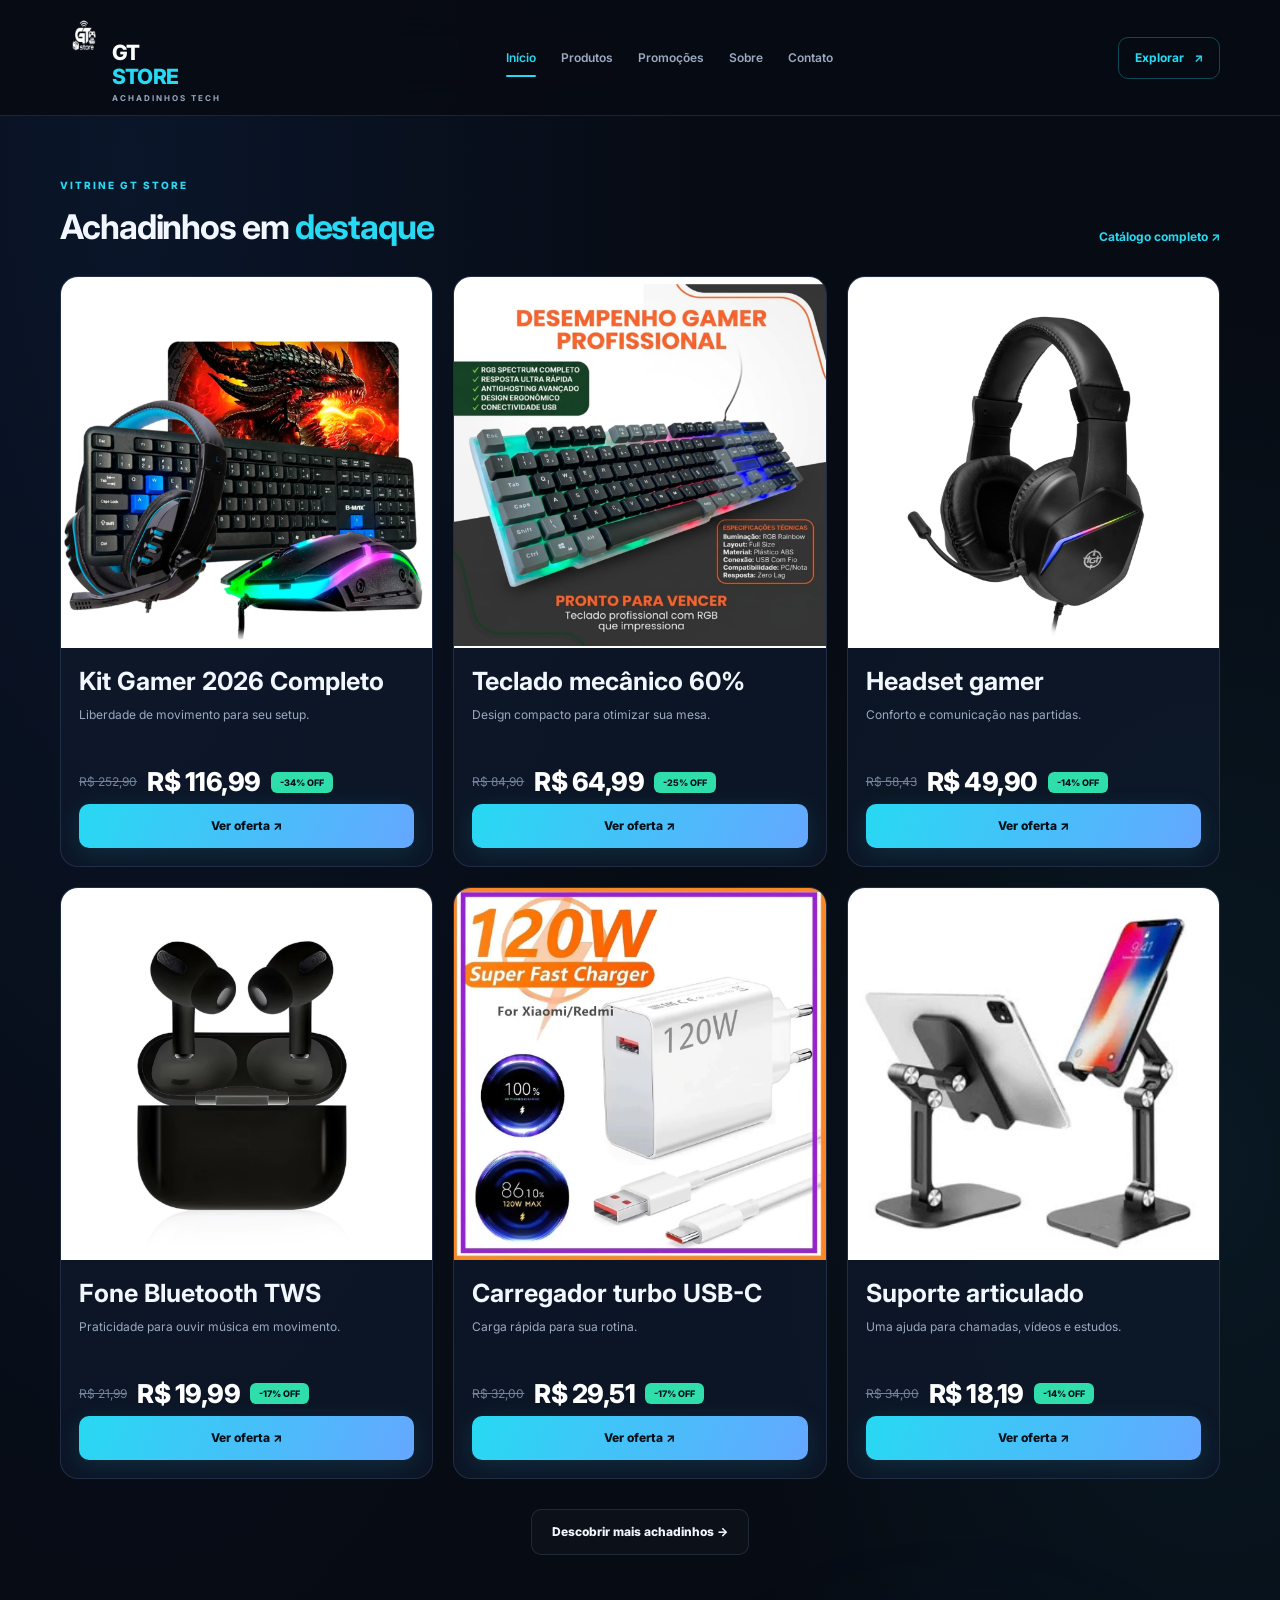
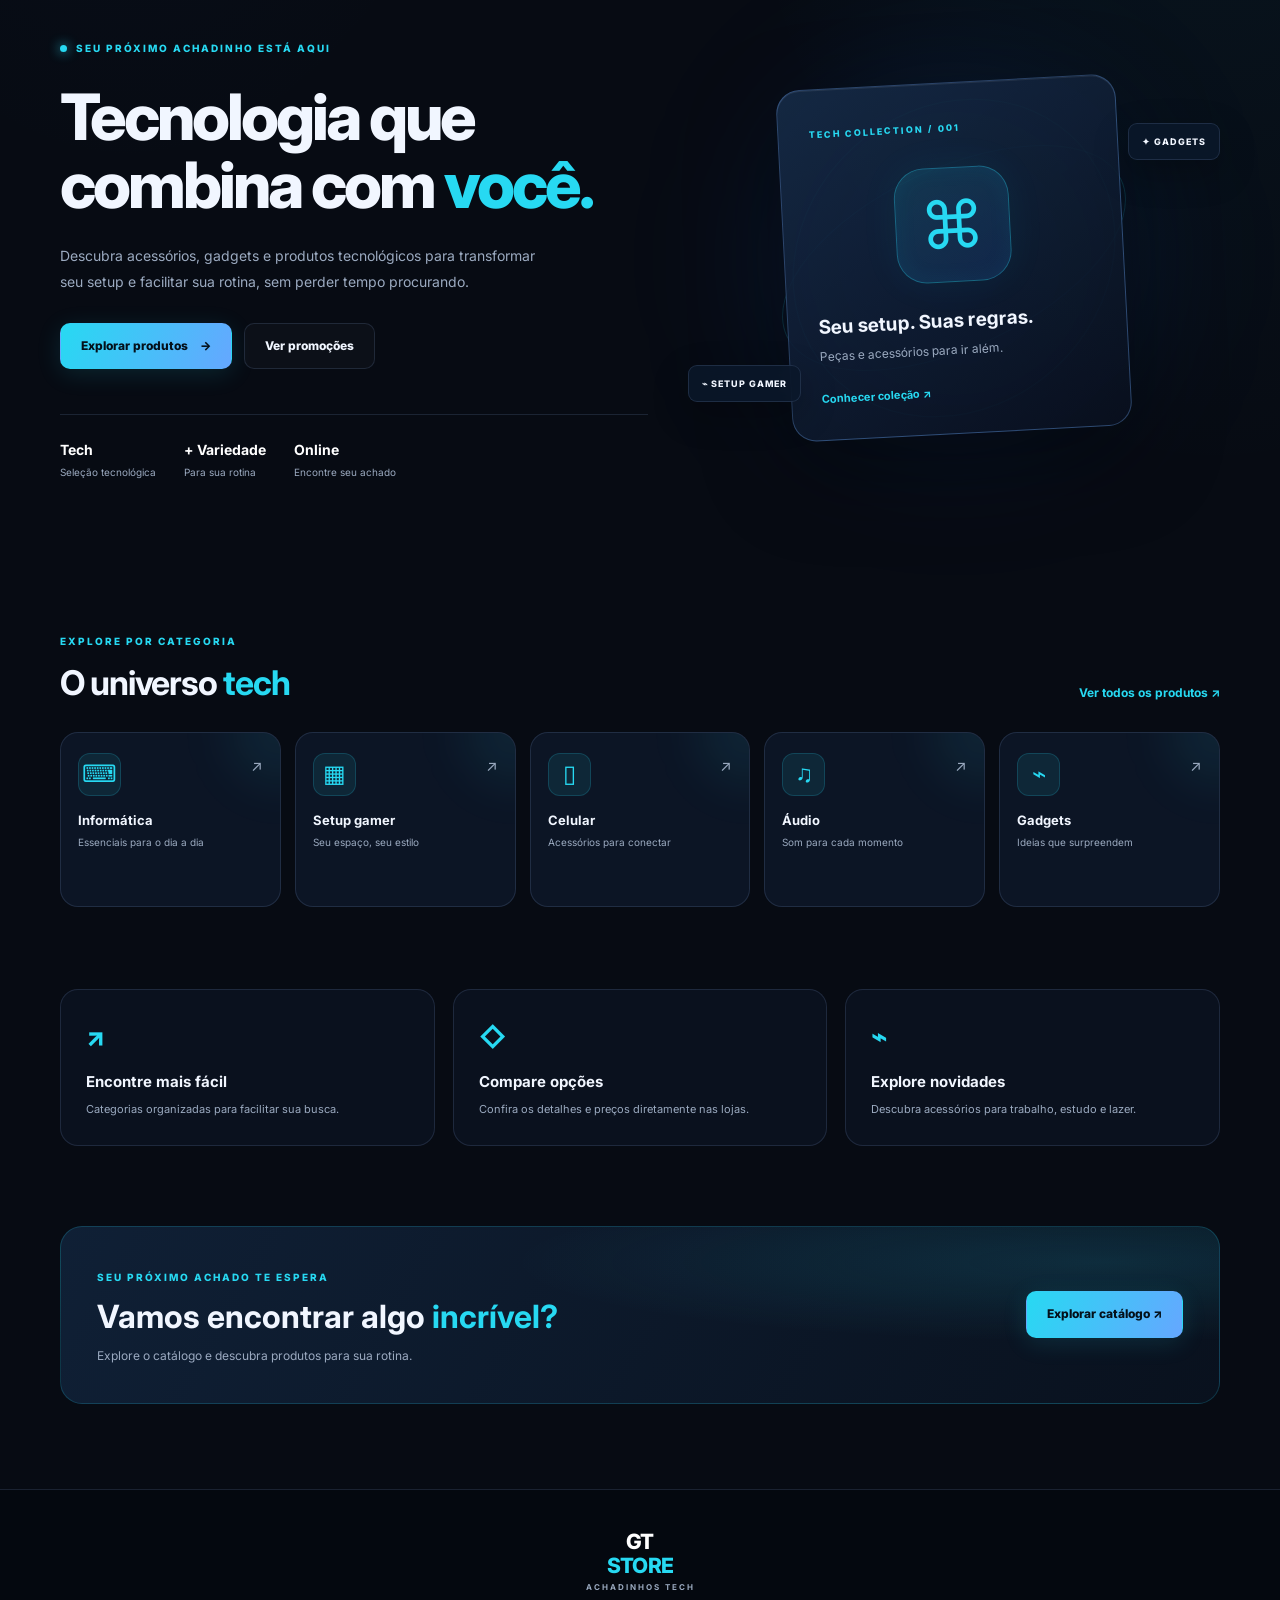
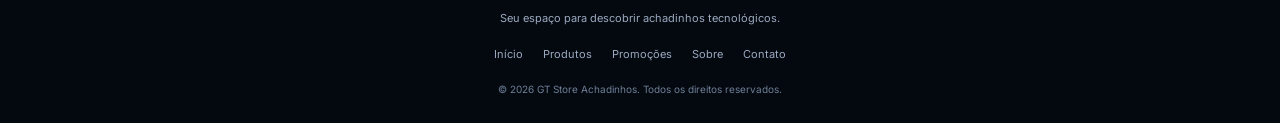
==== index.html @ 9003abb9 ":mada: first commit" ====
<!DOCTYPE html>
<html lang="pt-BR">
<head>
  <meta charset="UTF-8">
  <meta name="viewport" content="width=device-width, initial-scale=1.0">
  <meta name="description" content="GT Store Achadinhos: descubra acessórios tecnológicos, periféricos e gadgets.">
  <title>GT Store | Achadinhos Tecnológicos</title>
  <link rel="preconnect" href="https://fonts.googleapis.com">
  <link href="https://fonts.googleapis.com/css2?family=Inter:wght@400;500;600;700;800&display=swap" rel="stylesheet">
  <link rel="stylesheet" href="style.css">
  <link rel="icon" type="image/x-icon" href="assets/img/favicon.ico2.png">
</head>
<body>
  <header class="header">
    
    <div>
    <img class="logo" src="assets/img/icongt3.ico" alt="Logo GT Store Achadinhos Tech">
    <a class="logo" href="index.html">GT<span>STORE</span><small>ACHADINHOS TECH</small></a>
    <button class="menu-toggle" aria-label="Abrir menu">☰</button>
    </div>
    <nav class="nav">
      <a class="active" href="index.html">Início</a>
      <a href="produtos.html">Produtos</a>
      <a href="promocoes.html">Promoções</a>
      <a href="sobre.html">Sobre</a>
      <a href="contato.html">Contato</a>
    </nav>
    <a class="header-button" href="produtos.html">Explorar <span>↗</span></a>
  </header>

  <main>
    <!-- ================= VITRINE (NO COMEÇO) ================= -->
    <section class="section container vitrine">
      <div class="section-heading">
        <div><span class="eyebrow">VITRINE GT STORE</span><h2>Achadinhos em <span>destaque</span></h2></div>
        <a class="text-link" href="produtos.html">Catálogo completo ↗</a>
      </div>

      <div class="product-grid">

        <!-- PRODUTO 1: troque a imagem (src), textos, preços e o link (href) -->
        <article class="product-card">
          <div class="product-media"><img src="assets/img/img1.png" alt="Kit gamer 2026 Completo"></div>
          <div class="product-info">
            <h3>Kit Gamer 2026 Completo</h3>
            <p class="product-desc">Liberdade de movimento para seu setup.</p>
            <div class="price-box"><span class="price-old">R$ 252,90</span><strong class="price-now">R$ 116,99</strong><span class="discount">-34% OFF</span></div>
            <a class="buy-btn" href="https://s.shopee.com.br/6fiaIl98rS?share_channel_code=1" display_model_id"%3A209178435741%2C"model_selection_logic"%3A3%7D&image_ids=br-11134207-7r98o-mdeonvoanfeh08" target="_blank" rel="noopener noreferrer">Ver oferta ↗</a>
          </div>
        </article>

        <!-- PRODUTO 2 -->
        <article class="product-card">
          <div class="product-media"><img src="assets/img/teclado.png" alt="Teclado mecânico 60%"></div>
          <div class="product-info">
            <h3>Teclado mecânico 60%</h3>
            <p class="product-desc">Design compacto para otimizar sua mesa.</p>
            <div class="price-box"><span class="price-old">R$ 84,90</span><strong class="price-now">R$ 64,99</strong><span class="discount">-25% OFF</span></div>
            <a class="buy-btn" href="https://s.shopee.com.br/8AXO5cMWc1?share_channel_code=1" target="_blank" rel="noopener noreferrer">Ver oferta ↗</a>
          </div>
        </article>

        <!-- PRODUTO 3 -->
        <article class="product-card">
          <div class="product-media"><img src="assets/img/headset.png" alt="Headset gamer"></div>
          <div class="product-info">
            <h3>Headset gamer</h3>
            <p class="product-desc">Conforto e comunicação nas partidas.</p>
            <div class="price-box"><span class="price-old">R$ 58,43</span><strong class="price-now">R$ 49,90</strong><span class="discount">-14% OFF</span></div>
            <a class="buy-btn" href="https://s.shopee.com.br/3VlYWkUJ3E?share_channel_code=1" display_model_id"%3A179720248867%2C"model_selection_logic"%3A3%7D&image_ids=br-11134207-81z1k-mf1f34sgcnwkd3" target="_blank" rel="noopener noreferrer">Ver oferta ↗</a>
          </div>
        </article>

        <!-- PRODUTO 4 -->
        <article class="product-card">
          <div class="product-media"><img src="assets/img/fonetws.png" alt="Fone Bluetooth TWS"></div>
          <div class="product-info">
            <h3>Fone Bluetooth TWS</h3>
            <p class="product-desc">Praticidade para ouvir música em movimento.</p>
            <div class="price-box"><span class="price-old">R$ 21,99</span><strong class="price-now">R$ 19,99</strong><span class="discount">-17% OFF</span></div>
            <a class="buy-btn" href="https://s.shopee.com.br/W7wxKLqGP?share_channel_code=1" target="_blank" rel="noopener noreferrer">Ver oferta ↗</a>
          </div>
        </article>

        <!-- PRODUTO 5 -->
        <article class="product-card">
          <div class="product-media"><img src="assets/img/carregador.png" alt="Carregador turbo USB-C"></div>
          <div class="product-info">
            <h3>Carregador turbo USB-C</h3>
            <p class="product-desc">Carga rápida para sua rotina.</p>
            <div class="price-box"><span class="price-old">R$ 32,00</span><strong class="price-now">R$ 29,51</strong><span class="discount">-17% OFF</span></div>
            <a class="buy-btn" href="https://s.shopee.com.br/5q9TIy1B7S?share_channel_code=1" target="_blank" rel="noopener noreferrer">Ver oferta ↗</a>
          </div>
        </article>

        <!-- PRODUTO 6 -->
        <article class="product-card">
          <div class="product-media"><img src="assets/img/suporte.png" alt="Suporte articulado"></div>
          <div class="product-info">
            <h3>Suporte articulado</h3>
            <p class="product-desc">Uma ajuda para chamadas, vídeos e estudos.</p>
            <div class="price-box"><span class="price-old">R$ 34,00</span><strong class="price-now">R$ 18,19</strong><span class="discount">-14% OFF</span></div>
            <a class="buy-btn" href="https://s.shopee.com.br/3qOOvx9gws?share_channel_code=1" target="_blank" rel="noopener noreferrer">Ver oferta ↗</a>
          </div>
        </article>

      </div>
      <div class="center-action"><a class="btn btn-outline" href="produtos.html">Descobrir mais achadinhos →</a></div>
    </section>

    <!-- ================= HERO ================= -->
    <section class="hero container">
      <div class="hero-content">
        <span class="eyebrow"><span class="status-dot"></span> SEU PRÓXIMO ACHADINHO ESTÁ AQUI</span>
        <h1>Tecnologia que combina com <span>você.</span></h1>
        <p>Descubra acessórios, gadgets e produtos tecnológicos para transformar seu setup e facilitar sua rotina, sem perder tempo procurando.</p>
        <div class="hero-actions">
          <a class="btn btn-primary" href="produtos.html">Explorar produtos <span>→</span></a>
          <a class="btn btn-outline" href="promocoes.html">Ver promoções</a>
        </div>
        <div class="hero-stats">
          <div><strong>Tech</strong><span>Seleção tecnológica</span></div>
          <div><strong>+ Variedade</strong><span>Para sua rotina</span></div>
          <div><strong>Online</strong><span>Encontre seu achado</span></div>
        </div>
      </div>
      <div class="hero-visual">
        <div class="glow"></div>
        <div class="hero-orbit orbit-one"></div>
        <div class="hero-orbit orbit-two"></div>
        <div class="tech-card">
          <span class="tech-label">TECH COLLECTION / 001</span>
          <div class="tech-icon">⌘</div>
          <h3>Seu setup. Suas regras.</h3>
          <p>Peças e acessórios para ir além.</p>
          <a href="produtos.html">Conhecer coleção ↗</a>
        </div>
        <div class="floating-chip chip-top">✦ GADGETS</div>
        <div class="floating-chip chip-bottom">⌁ SETUP GAMER</div>
      </div>
    </section>

    <section class="section container">
      <div class="section-heading">
        <div><span class="eyebrow">EXPLORE POR CATEGORIA</span><h2>O universo <span>tech</span></h2></div>
        <a class="text-link" href="produtos.html">Ver todos os produtos ↗</a>
      </div>
      <div class="category-grid">
        <a class="category-card" href="produtos.html?categoria=informatica"><span class="category-icon">⌨</span><h3>Informática</h3><p>Essenciais para o dia a dia</p><span class="card-arrow">↗</span></a>
        <a class="category-card" href="produtos.html?categoria=setup"><span class="category-icon">▦</span><h3>Setup gamer</h3><p>Seu espaço, seu estilo</p><span class="card-arrow">↗</span></a>
        <a class="category-card" href="produtos.html?categoria=celular"><span class="category-icon">▯</span><h3>Celular</h3><p>Acessórios para conectar</p><span class="card-arrow">↗</span></a>
        <a class="category-card" href="produtos.html?categoria=audio"><span class="category-icon">♫</span><h3>Áudio</h3><p>Som para cada momento</p><span class="card-arrow">↗</span></a>
        <a class="category-card" href="produtos.html?categoria=gadgets"><span class="category-icon">⌁</span><h3>Gadgets</h3><p>Ideias que surpreendem</p><span class="card-arrow">↗</span></a>
      </div>
    </section>

    <section class="section container">
      <div class="benefits">
        <div><span>↗</span><h3>Encontre mais fácil</h3><p>Categorias organizadas para facilitar sua busca.</p></div>
        <div><span>◇</span><h3>Compare opções</h3><p>Confira os detalhes e preços diretamente nas lojas.</p></div>
        <div><span>⌁</span><h3>Explore novidades</h3><p>Descubra acessórios para trabalho, estudo e lazer.</p></div>
      </div>
    </section>

    <section class="cta container">
      <div><span class="eyebrow">SEU PRÓXIMO ACHADO TE ESPERA</span><h2>Vamos encontrar algo <span>incrível?</span></h2><p>Explore o catálogo e descubra produtos para sua rotina.</p></div>
      <a class="btn btn-primary" href="produtos.html">Explorar catálogo ↗</a>
    </section>
  </main>

  <footer class="footer">
    <a class="logo" href="index.html">GT<span>STORE</span><small>ACHADINHOS TECH</small></a>
    <p>Seu espaço para descobrir achadinhos tecnológicos.</p>
    <div class="footer-links"><a href="index.html">Início</a><a href="produtos.html">Produtos</a><a href="promocoes.html">Promoções</a><a href="sobre.html">Sobre</a><a href="contato.html">Contato</a></div>
    <small>© <span class="year"></span> GT Store Achadinhos. Todos os direitos reservados.</small>
  </footer>
  <script src="main.js"></script>
</body>
</html>
---- style.css ----
/* ========================================
   GT STORE ACHADINHOS — DARK TECH PREMIUM
======================================== */

:root {
  --bg: #070b13;
  --bg-soft: #0b1220;
  --card: rgba(15, 25, 43, 0.78);
  --card-solid: #0e1728;
  --border: rgba(135, 169, 220, 0.16);
  --text: #f1f6ff;
  --muted: #9baac0;
  --blue: #3984ff;
  --cyan: #27d9f2;
  --purple: #9b7bff;
  --green: #2fdeaa;
  --radius: 18px;
  --max-width: 1160px;
  --transition: 0.25s ease;
}

* { margin: 0; padding: 0; box-sizing: border-box; }

html { scroll-behavior: smooth; scroll-padding-top: 90px; }

body {
  min-height: 100vh;
  color: var(--text);
  background:
    radial-gradient(ellipse at 10% 5%, rgba(26, 76, 160, 0.16), transparent 36%),
    radial-gradient(ellipse at 95% 35%, rgba(25, 176, 218, 0.08), transparent 30%),
    var(--bg);
  font-family: "Inter", Arial, sans-serif;
  font-size: 15px;
  line-height: 1.7;
  -webkit-font-smoothing: antialiased;
}

body::before {
  content: "";
  position: fixed;
  inset: 0;
  z-index: -1;
  pointer-events: none;
  opacity: 0.13;
  background-image:
    linear-gradient(rgba(115, 157, 219, 0.08) 1px, transparent 1px),
    linear-gradient(90deg, rgba(115, 157, 219, 0.08) 1px, transparent 1px);
  background-size: 48px 48px;
}

a { color: inherit; text-decoration: none; }
button, input, select, textarea { font: inherit; }
button, a { -webkit-tap-highlight-color: transparent; }
button { cursor: pointer; }

button:focus-visible,
a:focus-visible,
input:focus-visible,
select:focus-visible,
textarea:focus-visible {
  outline: 2px solid var(--cyan);
  outline-offset: 4px;
}

.container { width: min(var(--max-width), calc(100% - 44px)); margin-inline: auto; }
.section { padding-top: 82px; }
[hidden] { display: none !important; }

/* HEADER */

.header {
  position: sticky;
  top: 0;
  z-index: 100;
  display: flex;
  align-items: center;
  justify-content: space-between;
  gap: 25px;
  min-height: 78px;
  padding: 12px max(22px, calc((100vw - var(--max-width)) / 2));
  background: rgba(7, 11, 19, 0.88);
  border-bottom: 1px solid var(--border);
  backdrop-filter: blur(20px);
  -webkit-backdrop-filter: blur(20px);
}

.logo {
  display: inline-flex;
  flex-direction: column;
  align-items: flex-start;
  flex-shrink: 0;
  color: #fff;
  font-size: 21px;
  font-weight: 800;
  line-height: 1.15;
  letter-spacing: -0.8px;
}

.logo > span { display: inline; color: var(--cyan); }

.logo small {
  margin-top: 5px;
  color: var(--muted);
  font-size: 8px;
  font-weight: 700;
  letter-spacing: 2px;
}

.nav { display: flex; align-items: center; justify-content: center; gap: 25px; }

.nav a {
  position: relative;
  padding: 9px 0;
  color: var(--muted);
  font-size: 12px;
  font-weight: 600;
  transition: color var(--transition);
}

.nav a:hover,
.nav a.active { color: var(--cyan); }

.nav a.active::after {
  position: absolute;
  bottom: 0;
  left: 0;
  width: 100%;
  height: 2px;
  content: "";
  background: var(--cyan);
  border-radius: 5px;
}

.header-button {
  display: inline-flex;
  align-items: center;
  gap: 10px;
  padding: 10px 16px;
  border: 1px solid rgba(39, 217, 242, 0.3);
  border-radius: 10px;
  color: var(--cyan);
  font-size: 12px;
  font-weight: 700;
  transition: var(--transition);
}

.header-button:hover { background: rgba(39, 217, 242, 0.1); border-color: var(--cyan); }

.menu-toggle {
  display: none;
  padding: 5px 10px;
  color: var(--text);
  background: transparent;
  border: 1px solid var(--border);
  border-radius: 8px;
  font-size: 22px;
}

/* TEXTOS E TÍTULOS */

.eyebrow {
  display: inline-flex;
  align-items: center;
  gap: 9px;
  color: var(--cyan);
  font-size: 10px;
  font-weight: 800;
  letter-spacing: 2px;
}

.status-dot {
  width: 7px;
  height: 7px;
  background: var(--cyan);
  border-radius: 50%;
  box-shadow: 0 0 12px var(--cyan);
}

h1, h2, h3 { color: var(--text); line-height: 1.2; }
h1 span, h2 span { color: var(--cyan); }
p { color: var(--muted); }

.text-link { color: var(--cyan); font-size: 12px; font-weight: 700; transition: color var(--transition); }
.text-link:hover { color: #fff; }

.section-heading {
  display: flex;
  align-items: flex-end;
  justify-content: space-between;
  gap: 20px;
  margin-bottom: 28px;
}

.section-heading h2 {
  margin-top: 10px;
  font-size: clamp(25px, 4vw, 34px);
  letter-spacing: -1.1px;
}

/* BOTÕES */

.btn {
  display: inline-flex;
  min-height: 46px;
  align-items: center;
  justify-content: center;
  gap: 12px;
  padding: 12px 20px;
  border: 1px solid transparent;
  border-radius: 10px;
  font-size: 12px;
  font-weight: 800;
  text-align: center;
  transition: transform var(--transition), box-shadow var(--transition), background var(--transition);
}

.btn:hover { transform: translateY(-3px); }

.btn-primary {
  color: #04101a;
  background: linear-gradient(115deg, var(--cyan), #65a7ff);
  box-shadow: 0 5px 24px rgba(39, 217, 242, 0.13);
}

.btn-primary:hover { box-shadow: 0 8px 30px rgba(39, 217, 242, 0.28); }

.btn-outline { color: var(--text); background: rgba(255, 255, 255, 0.025); border-color: var(--border); }
.btn-outline:hover { border-color: var(--cyan); background: rgba(39, 217, 242, 0.07); }

.btn-full { width: 100%; }
.center-action { display: flex; justify-content: center; margin-top: 30px; }

/* VITRINE (início da página inicial) */

.vitrine { padding-top: 55px; }

/* HERO */

.hero {
  display: grid;
  grid-template-columns: 1.05fr 0.95fr;
  align-items: center;
  gap: 40px;
  min-height: 590px;
  padding-top: 65px;
  padding-bottom: 50px;
}

.hero-content h1 {
  max-width: 650px;
  margin: 23px 0;
  font-size: clamp(38px, 5.5vw, 64px);
  font-weight: 800;
  letter-spacing: -3px;
  line-height: 1.07;
}

.hero-content > p { max-width: 500px; font-size: 14px; line-height: 1.9; }
.hero-actions { display: flex; flex-wrap: wrap; gap: 12px; margin-top: 27px; }

.hero-stats {
  display: flex;
  flex-wrap: wrap;
  gap: 28px;
  margin-top: 45px;
  padding-top: 23px;
  border-top: 1px solid var(--border);
}

.hero-stats div { display: flex; flex-direction: column; gap: 2px; }
.hero-stats strong { color: #fff; font-size: 14px; }
.hero-stats span { color: var(--muted); font-size: 10px; }

.hero-visual {
  position: relative;
  display: grid;
  min-height: 390px;
  place-items: center;
  isolation: isolate;
}

.glow {
  position: absolute;
  z-index: -2;
  width: 300px;
  height: 300px;
  background: rgba(31, 115, 255, 0.23);
  border-radius: 50%;
  filter: blur(85px);
}

.hero-orbit {
  position: absolute;
  z-index: -1;
  border: 1px solid rgba(39, 217, 242, 0.18);
  border-radius: 50%;
  transform: rotate(-25deg);
}

.orbit-one { width: 370px; height: 180px; }
.orbit-two { width: 300px; height: 340px; transform: rotate(48deg); }

.tech-card {
  position: relative;
  width: min(340px, 90%);
  padding: 30px;
  overflow: hidden;
  background: linear-gradient(145deg, rgba(22, 43, 72, 0.9), rgba(9, 16, 30, 0.92));
  border: 1px solid rgba(115, 176, 255, 0.3);
  border-radius: 24px;
  box-shadow: 0 30px 90px rgba(0, 0, 0, 0.45), inset 0 1px rgba(255, 255, 255, 0.08);
  transform: rotate(-3deg);
  transition: transform 0.4s ease;
}

.tech-card:hover { transform: rotate(0) translateY(-5px); }

.tech-label { color: var(--cyan); font-size: 9px; font-weight: 800; letter-spacing: 2px; }

.tech-icon {
  display: grid;
  width: 115px;
  height: 115px;
  margin: 28px auto;
  place-items: center;
  color: var(--cyan);
  background: linear-gradient(145deg, rgba(39, 217, 242, 0.12), rgba(57, 132, 255, 0.12));
  border: 1px solid rgba(39, 217, 242, 0.32);
  border-radius: 30px;
  font-size: 65px;
  box-shadow: inset 0 0 25px rgba(39, 217, 242, 0.06), 0 0 40px rgba(39, 217, 242, 0.06);
}

.tech-card h3 { font-size: 19px; }
.tech-card p { margin: 8px 0 17px; font-size: 12px; }
.tech-card a { color: var(--cyan); font-size: 11px; font-weight: 700; }

.floating-chip {
  position: absolute;
  padding: 10px 13px;
  background: rgba(11, 24, 43, 0.85);
  border: 1px solid var(--border);
  border-radius: 9px;
  color: var(--text);
  font-size: 9px;
  font-weight: 800;
  letter-spacing: 1px;
  box-shadow: 0 12px 35px rgba(0, 0, 0, 0.25);
  backdrop-filter: blur(12px);
}

.chip-top { top: 60px; right: 0; }
.chip-bottom { bottom: 50px; left: 0; }

/* CATEGORIAS */

.category-grid { display: grid; grid-template-columns: repeat(5, minmax(0, 1fr)); gap: 14px; }

.category-card {
  position: relative;
  min-height: 175px;
  padding: 20px 17px;
  overflow: hidden;
  background: var(--card);
  border: 1px solid var(--border);
  border-radius: var(--radius);
  transition: var(--transition);
}

.category-card::before {
  position: absolute;
  top: -50px;
  right: -50px;
  width: 100px;
  height: 100px;
  content: "";
  background: rgba(39, 217, 242, 0.08);
  border-radius: 50%;
  filter: blur(25px);
}

.category-card:hover {
  transform: translateY(-5px);
  border-color: rgba(39, 217, 242, 0.5);
  background: rgba(17, 32, 53, 0.9);
}

.category-icon {
  display: grid;
  width: 43px;
  height: 43px;
  margin-bottom: 17px;
  place-items: center;
  color: var(--cyan);
  background: rgba(39, 217, 242, 0.09);
  border: 1px solid rgba(39, 217, 242, 0.18);
  border-radius: 12px;
  font-size: 24px;
}

.category-card h3 { margin-bottom: 6px; font-size: 13px; }
.category-card p { font-size: 10px; line-height: 1.6; }
.card-arrow { position: absolute; top: 20px; right: 17px; color: var(--muted); }

/* ========================================
   CARTÕES DE PRODUTO (imagem + preço + desconto + descrição + botão)
======================================== */

.product-grid { display: grid; grid-template-columns: repeat(3, minmax(0, 1fr)); gap: 20px; }

.product-card {
  display: flex;
  flex-direction: column;
  overflow: hidden;
  background: var(--card);
  border: 1px solid var(--border);
  border-radius: var(--radius);
  transition: var(--transition);
}

.product-card:hover {
  transform: translateY(-5px);
  border-color: rgba(39, 217, 242, 0.35);
  box-shadow: 0 18px 45px rgba(0, 0, 0, 0.2);
}

/* Espaço da imagem: a foto ocupa todo o quadro */
.product-media {
  position: relative;
  width: 100%;
  aspect-ratio: 1 / 1;
  overflow: hidden;
  background:
    radial-gradient(circle at 30% 25%, rgba(45, 122, 255, 0.18), transparent 55%),
    #101d35;
}

.product-media img {
  position: absolute;
  inset: 0;
  display: block;
  width: 100%;
  height: 100%;
  object-fit: cover; /* troque para "contain" se quiser ver o produto inteiro sem cortes */
  transition: transform 0.4s ease;
}

.product-card:hover .product-media img { transform: scale(1.05); }

.product-info {
  display: flex;
  flex: 1;
  flex-direction: column;
  padding: 18px;
}

.product-info h3 { font-size: 25px; }

.product-desc {
  min-height: 42px;
  margin-top: 8px;
  font-size: 12px;
  line-height: 1.8;
}

.price-box {
  display: flex;
  flex-wrap: wrap;
  align-items: center;
  gap: 4px 10px;
  margin-top: 14px;
}

.price-old {
  color: #72829b;
  font-size: 12px;
  text-decoration: line-through;
}

.price-now {
  color: #fff;
  font-size: 26px;
  font-weight: 800;
  letter-spacing: -0.5px;
}

.discount {
  padding: 3px 9px;
  color: #04101a;
  background: var(--green);
  border-radius: 6px;
  font-size: 9px;
  font-weight: 800;
}

.buy-btn {
  display: flex;
  min-height: 44px;
  align-items: center;
  justify-content: center;
  margin-top: auto;
  padding: 11px 16px;
  color: #04101a;
  background: linear-gradient(115deg, var(--cyan), #65a7ff);
  border-radius: 10px;
  font-size: 12px;
  font-weight: 800;
  box-shadow: 0 5px 24px rgba(39, 217, 242, 0.13);
  transition: transform var(--transition), box-shadow var(--transition);
  flex-direction: column;
}

.price-box + .buy-btn { margin-top:auto; }
.buy-btn:hover { transform: translateY(-2px); box-shadow: 0 8px 30px rgba(0, 208, 255, 0.28); }

/* BENEFÍCIOS */

.benefits { display: grid; grid-template-columns: repeat(3, minmax(0, 1fr)); gap: 18px; }

.benefits > div {
  padding: 25px;
  background: rgba(15, 25, 43, 0.5);
  border: 1px solid var(--border);
  border-radius: var(--radius);
}

.benefits > div > span {
  display: inline-block;
  margin-bottom: 14px;
  color: var(--cyan);
  font-size: 26px;
  font-weight: 800;
}

.benefits h3 { margin-bottom: 9px; font-size: 15px; }
.benefits p { font-size: 11px; line-height: 1.8; }

/* CTA */

.cta {
  display: flex;
  align-items: center;
  justify-content: space-between;
  gap: 25px;
  margin-top: 80px;
  padding: 36px;
  background:
    radial-gradient(ellipse at 90% 20%, rgba(39, 217, 242, 0.13), transparent 40%),
    linear-gradient(120deg, rgba(17, 34, 58, 0.9), rgba(10, 18, 32, 0.9));
  border: 1px solid rgba(39, 217, 242, 0.19);
  border-radius: 22px;
}

.cta h2 { margin: 10px 0; font-size: clamp(23px, 3vw, 32px); }
.cta p { font-size: 12px; }

/* PÁGINAS INTERNAS */

.page-main { padding-top: 60px; padding-bottom: 30px; }
.page-intro { max-width: 760px; margin-bottom: 42px; }
.page-intro h1 { margin: 16px 0; font-size: clamp(35px, 5vw, 54px); letter-spacing: -2px; }
.page-intro p { max-width: 680px; font-size: 14px; line-height: 1.9; }

/* CATÁLOGO E FILTROS */

.catalog-tools {
  margin-bottom: 28px;
  padding: 22px;
  background: rgba(13, 23, 40, 0.76);
  border: 1px solid var(--border);
  border-radius: var(--radius);
}

.search-box {
  display: flex;
  align-items: center;
  gap: 12px;
  padding: 0 16px;
  background: rgba(4, 10, 20, 0.7);
  border: 1px solid var(--border);
  border-radius: 10px;
}

.search-box > span { color: var(--cyan); font-size: 25px; }

.search-box input {
  width: 100%;
  min-height: 48px;
  color: var(--text);
  background: transparent;
  border: 0;
  outline: none;
  font-size: 12px;
}

.search-box input::placeholder { color: #72829b; }

.filter-list { display: flex; flex-wrap: wrap; gap: 9px; margin-top: 18px; }

.filter-btn {
  padding: 8px 13px;
  color: var(--muted);
  background: transparent;
  border: 1px solid var(--border);
  border-radius: 8px;
  font-size: 10px;
  font-weight: 700;
  transition: var(--transition);
}

.filter-btn:hover,
.filter-btn.active {
  color: var(--cyan);
  background: rgba(39, 217, 242, 0.08);
  border-color: rgba(39, 217, 242, 0.4);
}

.results-count { margin-top: 16px; font-size: 11px; }
.catalog-grid { grid-template-columns: repeat(3, minmax(0, 1fr)); }

.empty-state { padding: 60px 20px; text-align: center; border: 1px dashed var(--border); border-radius: var(--radius); }
.empty-state > span { color: var(--cyan); font-size: 45px; }
.empty-state h2 { margin: 12px 0; }
.empty-state p { margin-bottom: 20px; font-size: 12px; }

.notice {
  margin-top: 35px;
  padding: 18px 20px;
  color: var(--muted);
  background: rgba(13, 23, 40, 0.7);
  border: 1px solid var(--border);
  border-left: 3px solid var(--cyan);
  border-radius: 10px;
  font-size: 11px;
  line-height: 1.9;
}

.notice strong { color: var(--text); }

/* PROMOÇÕES */

.promo-banner {
  position: relative;
  display: flex;
  min-height: 290px;
  align-items: center;
  justify-content: space-between;
  gap: 25px;
  padding: 40px;
  overflow: hidden;
  background:
    radial-gradient(ellipse at 80% 50%, rgba(57, 132, 255, 0.2), transparent 42%),
    linear-gradient(120deg, #101c32, #0b1322);
  border: 1px solid rgba(57, 132, 255, 0.25);
  border-radius: 22px;
}

.promo-banner > div:first-child { max-width: 610px; }
.promo-banner h2 { margin: 14px 0; font-size: clamp(28px, 4vw, 40px); letter-spacing: -1.5px; }
.promo-banner p { margin-bottom: 22px; font-size: 12px; }

.promo-symbol {
  flex-shrink: 0;
  color: rgba(39, 217, 242, 0.8);
  font-size: clamp(100px, 16vw, 190px);
  line-height: 1;
  text-shadow: 0 0 70px rgba(39, 217, 242, 0.2);
}

/* SOBRE */

.about-panel {
  display: grid;
  grid-template-columns: 0.7fr 1.3fr;
  align-items: center;
  gap: 40px;
  padding: 35px;
  background: var(--card);
  border: 1px solid var(--border);
  border-radius: 22px;
}

.about-symbol {
  display: grid;
  min-height: 260px;
  place-items: center;
  color: #fff;
  background: radial-gradient(circle, rgba(39, 217, 242, 0.15), transparent 60%), #0b1425;
  border: 1px solid rgba(39, 217, 242, 0.15);
  border-radius: 18px;
  font-size: 90px;
  font-weight: 800;
  letter-spacing: -7px;
}

.about-symbol span { color: var(--cyan); }
.about-panel h2 { margin: 13px 0; font-size: clamp(26px, 3.5vw, 37px); letter-spacing: -1px; }
.about-panel p { margin-bottom: 22px; font-size: 12px; line-height: 2; }

.values-grid,
.steps-grid { display: grid; grid-template-columns: repeat(3, minmax(0, 1fr)); gap: 18px; }

.value-card,
.step {
  padding: 25px;
  background: var(--card);
  border: 1px solid var(--border);
  border-radius: var(--radius);
  transition: var(--transition);
}

.value-card:hover { transform: translateY(-4px); border-color: rgba(39, 217, 242, 0.35); }
.value-card > span { display: block; margin-bottom: 14px; color: var(--cyan); font-size: 28px; }
.value-card h3,
.step h3 { margin-bottom: 9px; font-size: 15px; }
.value-card p,
.step p { font-size: 11px; line-height: 1.9; }
.step > span { display: inline-block; margin-bottom: 16px; color: var(--cyan); font-size: 25px; font-weight: 800; }

/* CONTATO */

.contact-layout { display: grid; grid-template-columns: 0.85fr 1.15fr; align-items: start; gap: 45px; }
.contact-info h2 { margin: 13px 0; font-size: 34px; letter-spacing: -1px; }
.contact-info > p { margin-bottom: 30px; font-size: 12px; line-height: 1.9; }
.contact-item { display: flex; align-items: flex-start; gap: 15px; margin-top: 23px; }

.contact-item > span {
  display: grid;
  width: 42px;
  height: 42px;
  flex-shrink: 0;
  place-items: center;
  color: var(--cyan);
  background: rgba(39, 217, 242, 0.08);
  border: 1px solid rgba(39, 217, 242, 0.18);
  border-radius: 11px;
  font-size: 20px;
}

.contact-item strong { font-size: 12px; }
.contact-item p { margin-top: 4px; font-size: 11px; }

.contact-note {
  margin-top: 30px;
  padding: 18px;
  background: rgba(13, 23, 40, 0.7);
  border: 1px solid var(--border);
  border-radius: 12px;
}

.contact-note strong { font-size: 12px; }
.contact-note p { margin-top: 8px; font-size: 11px; line-height: 1.9; }

.contact-form {
  display: flex;
  flex-direction: column;
  padding: 28px;
  background: var(--card);
  border: 1px solid var(--border);
  border-radius: 20px;
}

.contact-form h2 { margin: 10px 0 24px; font-size: 25px; }
.contact-form label { margin: 13px 0 7px; color: #d9e5f7; font-size: 11px; font-weight: 700; }

.contact-form input,
.contact-form select,
.contact-form textarea {
  width: 100%;
  padding: 12px 13px;
  color: var(--text);
  background: rgba(4, 10, 20, 0.7);
  border: 1px solid var(--border);
  border-radius: 9px;
  outline: none;
  font-size: 12px;
  transition: border-color var(--transition);
}

.contact-form input:focus,
.contact-form select:focus,
.contact-form textarea:focus { border-color: var(--cyan); }

.contact-form select option { color: var(--text); background: var(--bg-soft); }
.contact-form textarea { resize: vertical; }
.contact-form .btn { margin-top: 22px; }
.form-disclaimer { margin-top: 12px; color: var(--muted); font-size: 10px; text-align: center; }

/* CONFIRMAÇÃO */

.confirmation-wrap { display: grid; min-height: 65vh; place-items: center; padding-top: 40px; padding-bottom: 40px; }

.confirmation-card {
  width: min(600px, 100%);
  padding: 45px 30px;
  text-align: center;
  background: var(--card);
  border: 1px solid var(--border);
  border-radius: 24px;
}

.confirmation-icon {
  display: grid;
  width: 75px;
  height: 75px;
  margin: 0 auto 24px;
  place-items: center;
  color: var(--cyan);
  background: rgba(39, 217, 242, 0.09);
  border: 1px solid rgba(39, 217, 242, 0.35);
  border-radius: 50%;
  font-size: 36px;
  box-shadow: 0 0 35px rgba(39, 217, 242, 0.1);
}

.confirmation-card h1 { margin: 15px 0; font-size: clamp(32px, 5vw, 46px); }
.confirmation-card > p { max-width: 430px; margin: 0 auto; font-size: 12px; line-height: 1.9; }
.confirmation-card .hero-actions { justify-content: center; }

/* RODAPÉ */

.footer {
  display: flex;
  flex-direction: column;
  align-items: center;
  gap: 17px;
  margin-top: 85px;
  padding: 40px 22px 25px;
  text-align: center;
  background: rgba(4, 8, 15, 0.65);
  border-top: 1px solid var(--border);
}

.footer .logo { align-items: center; }
.footer > p { font-size: 11px; }
.footer-links { display: flex; flex-wrap: wrap; justify-content: center; gap: 20px; }
.footer-links a { color: var(--muted); font-size: 11px; transition: color var(--transition); }
.footer-links a:hover { color: var(--cyan); }
.footer > small { color: #6f8099; font-size: 10px; }

/* RESPONSIVIDADE */

@media (max-width: 1000px) {
  .header { gap: 15px; }
  .nav { gap: 14px; }
  .nav a { font-size: 11px; }
  .category-grid { grid-template-columns: repeat(3, minmax(0, 1fr)); }
  .hero { gap: 20px; }
  .hero-content h1 { font-size: 48px; }
}

@media (max-width: 760px) {
  .container { width: min(100% - 30px, var(--max-width)); }
  .header { min-height: 70px; padding: 12px 16px; }
  .menu-toggle { display: block; margin-left: auto; }
  .header-button { display: none; }

  .nav {
    position: absolute;
    top: calc(100% + 1px);
    right: 0;
    left: 0;
    display: none;
    align-items: stretch;
    gap: 0;
    padding: 10px 18px 18px;
    background: rgba(7, 11, 19, 0.98);
    border-bottom: 1px solid var(--border);
  }

  .nav.open { display: flex; flex-direction: column; }
  .nav a { padding: 13px 5px; border-bottom: 1px solid rgba(135, 169, 220, 0.08); font-size: 13px; }
  .nav a.active::after { display: none; }

  .vitrine { padding-top: 40px; }
  .hero { grid-template-columns: 1fr; gap: 20px; padding-top: 55px; }
  .hero-content h1 { font-size: clamp(39px, 10vw, 58px); letter-spacing: -2px; }
  .hero-visual { min-height: 360px; }
  .hero-stats { gap: 20px; }
  .section { padding-top: 58px; }
  .section-heading { align-items: flex-start; }
  .section-heading > .text-link { max-width: 130px; padding-top: 5px; text-align: right; }
  .category-grid { grid-template-columns: repeat(2, minmax(0, 1fr)); }
  .product-grid,
  .catalog-grid { grid-template-columns: repeat(2, minmax(0, 1fr)); gap: 13px; }
  .product-info { padding: 14px; }
  .product-info h3 { font-size: 14px; }
  .price-now { font-size: 18px; }
  .benefits,
  .values-grid,
  .steps-grid { grid-template-columns: 1fr; }
  .cta { align-items: flex-start; flex-direction: column; margin-top: 55px; padding: 26px; }
  .page-main { padding-top: 45px; }
  .page-intro h1 { font-size: 39px; letter-spacing: -1.5px; }
  .about-panel { grid-template-columns: 1fr; gap: 25px; padding: 22px; }
  .about-symbol { min-height: 180px; font-size: 70px; }
  .contact-layout { grid-template-columns: 1fr; gap: 35px; }
  .promo-banner { padding: 26px; }
  .promo-symbol { font-size: 80px; }
  .footer { margin-top: 60px; }
}

@media (max-width: 430px) {
  .product-grid,
  .catalog-grid { grid-template-columns: 1fr; }
  .section-heading { flex-direction: column; gap: 10px; }
  .section-heading > .text-link { max-width: none; text-align: left; }
  .promo-banner { flex-direction: column; align-items: flex-start; }
  .promo-symbol { display: none; }
  .contact-form { padding: 20px; }
  .hero-stats { gap: 15px; }
  .hero-stats strong { font-size: 12px; }
  .hero-stats span { font-size: 9px; }
}

@media (prefers-reduced-motion: reduce) {
  *,
  *::before,
  *::after {
    scroll-behavior: auto !important;
    transition-duration: 0.01ms !important;
    animation-duration: 0.01ms !important;
  }
}
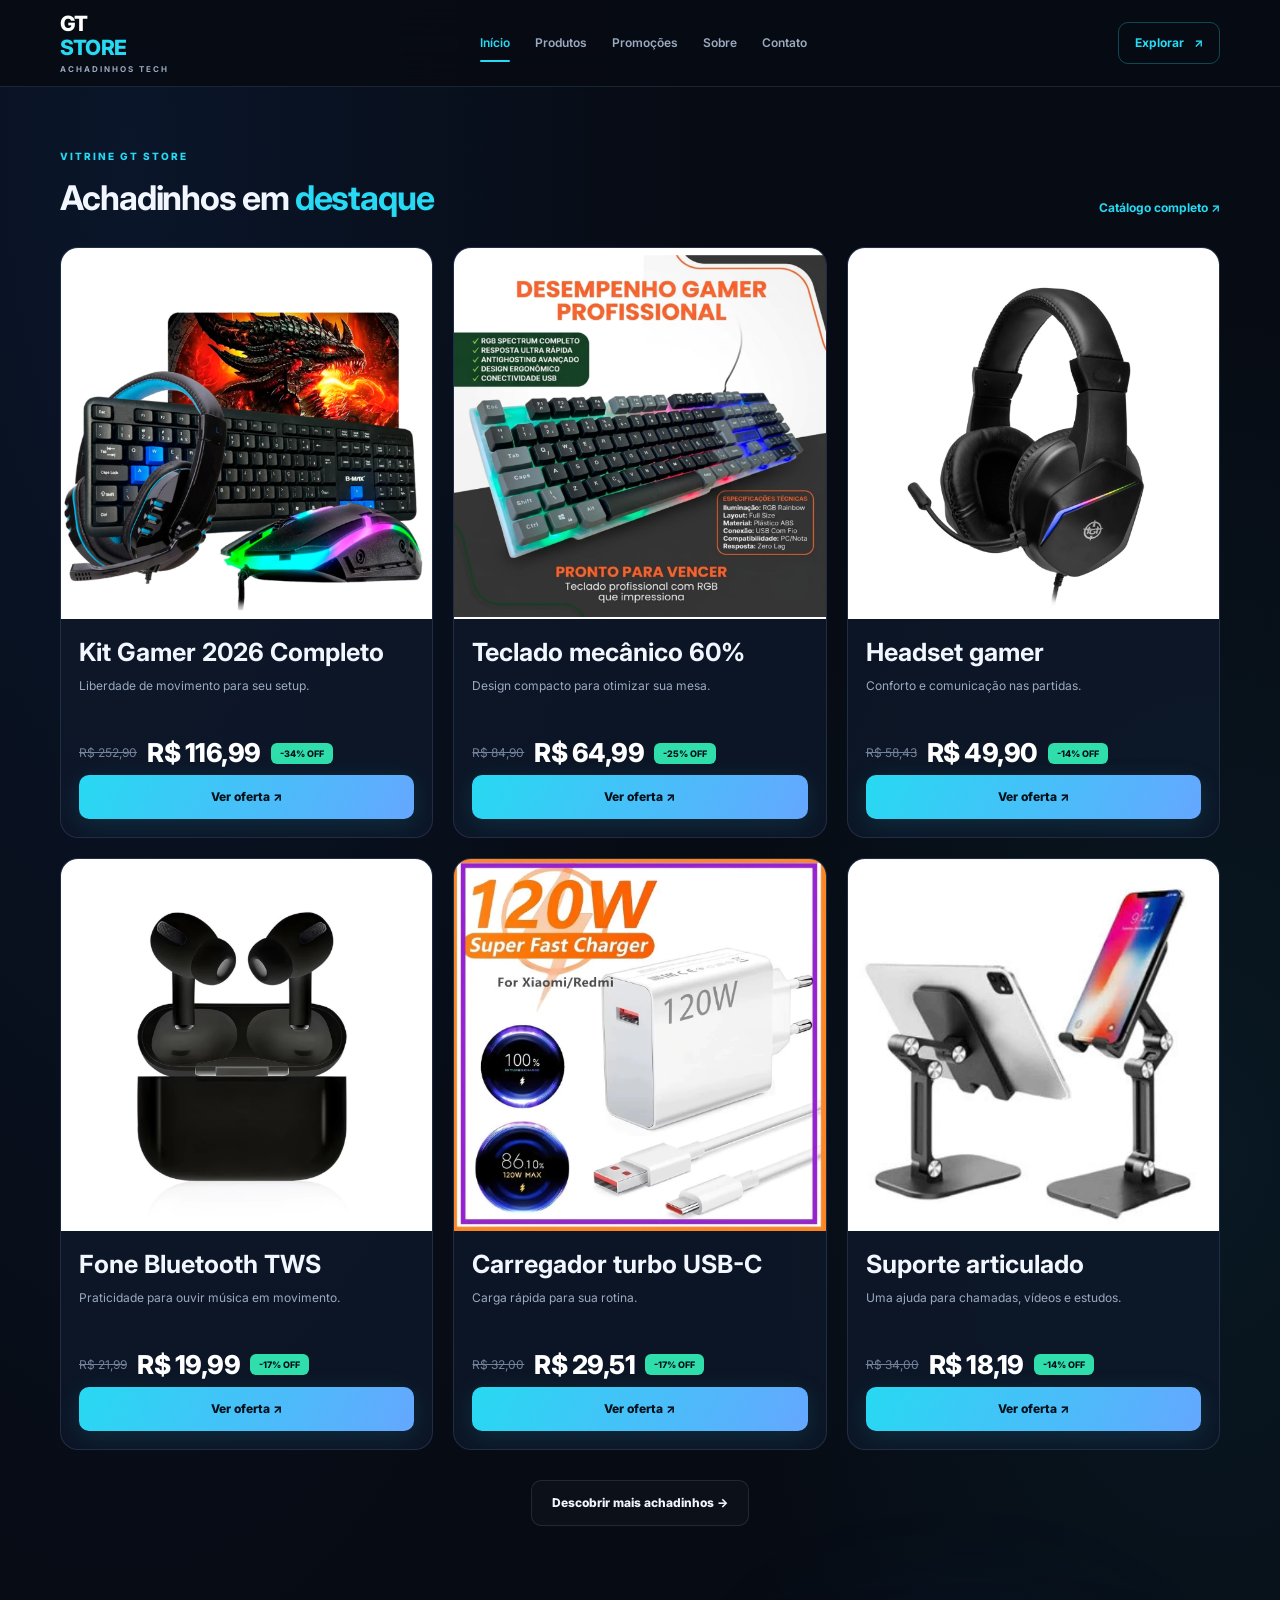
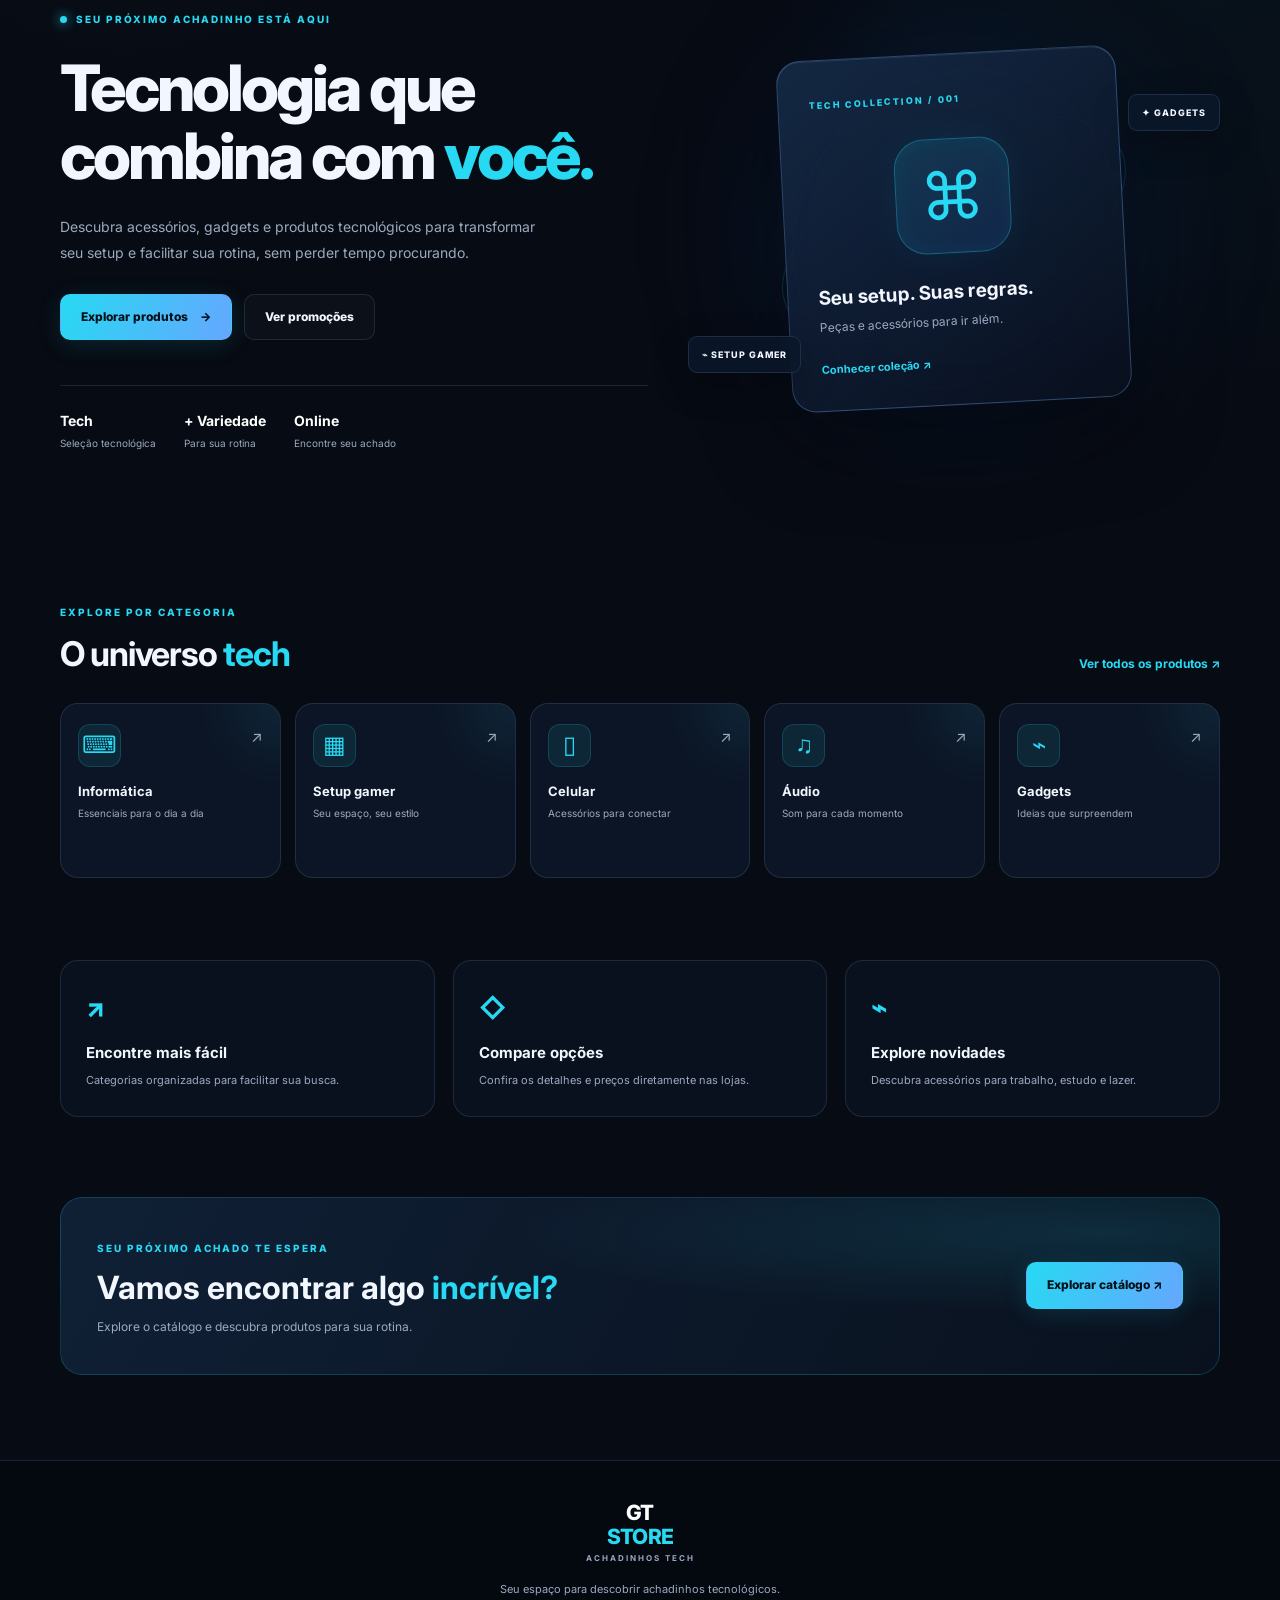
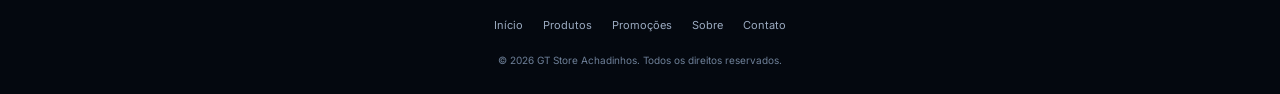
==== commit c43622db: "Mexendo nos icones superiores" ====
--- a/index.html
+++ b/index.html
@@ -8,16 +8,12 @@
   <link rel="preconnect" href="https://fonts.googleapis.com">
   <link href="https://fonts.googleapis.com/css2?family=Inter:wght@400;500;600;700;800&display=swap" rel="stylesheet">
   <link rel="stylesheet" href="style.css">
-  <link rel="icon" type="image/x-icon" href="assets/img/favicon.ico2.png">
+  <link rel="icon" type="image/x-icon" href="assets/img/favicon.ico3.png">
 </head>
 <body>
   <header class="header">
-    
-    <div>
-    <img class="logo" src="assets/img/icongt3.ico" alt="Logo GT Store Achadinhos Tech">
     <a class="logo" href="index.html">GT<span>STORE</span><small>ACHADINHOS TECH</small></a>
     <button class="menu-toggle" aria-label="Abrir menu">☰</button>
-    </div>
     <nav class="nav">
       <a class="active" href="index.html">Início</a>
       <a href="produtos.html">Produtos</a>
